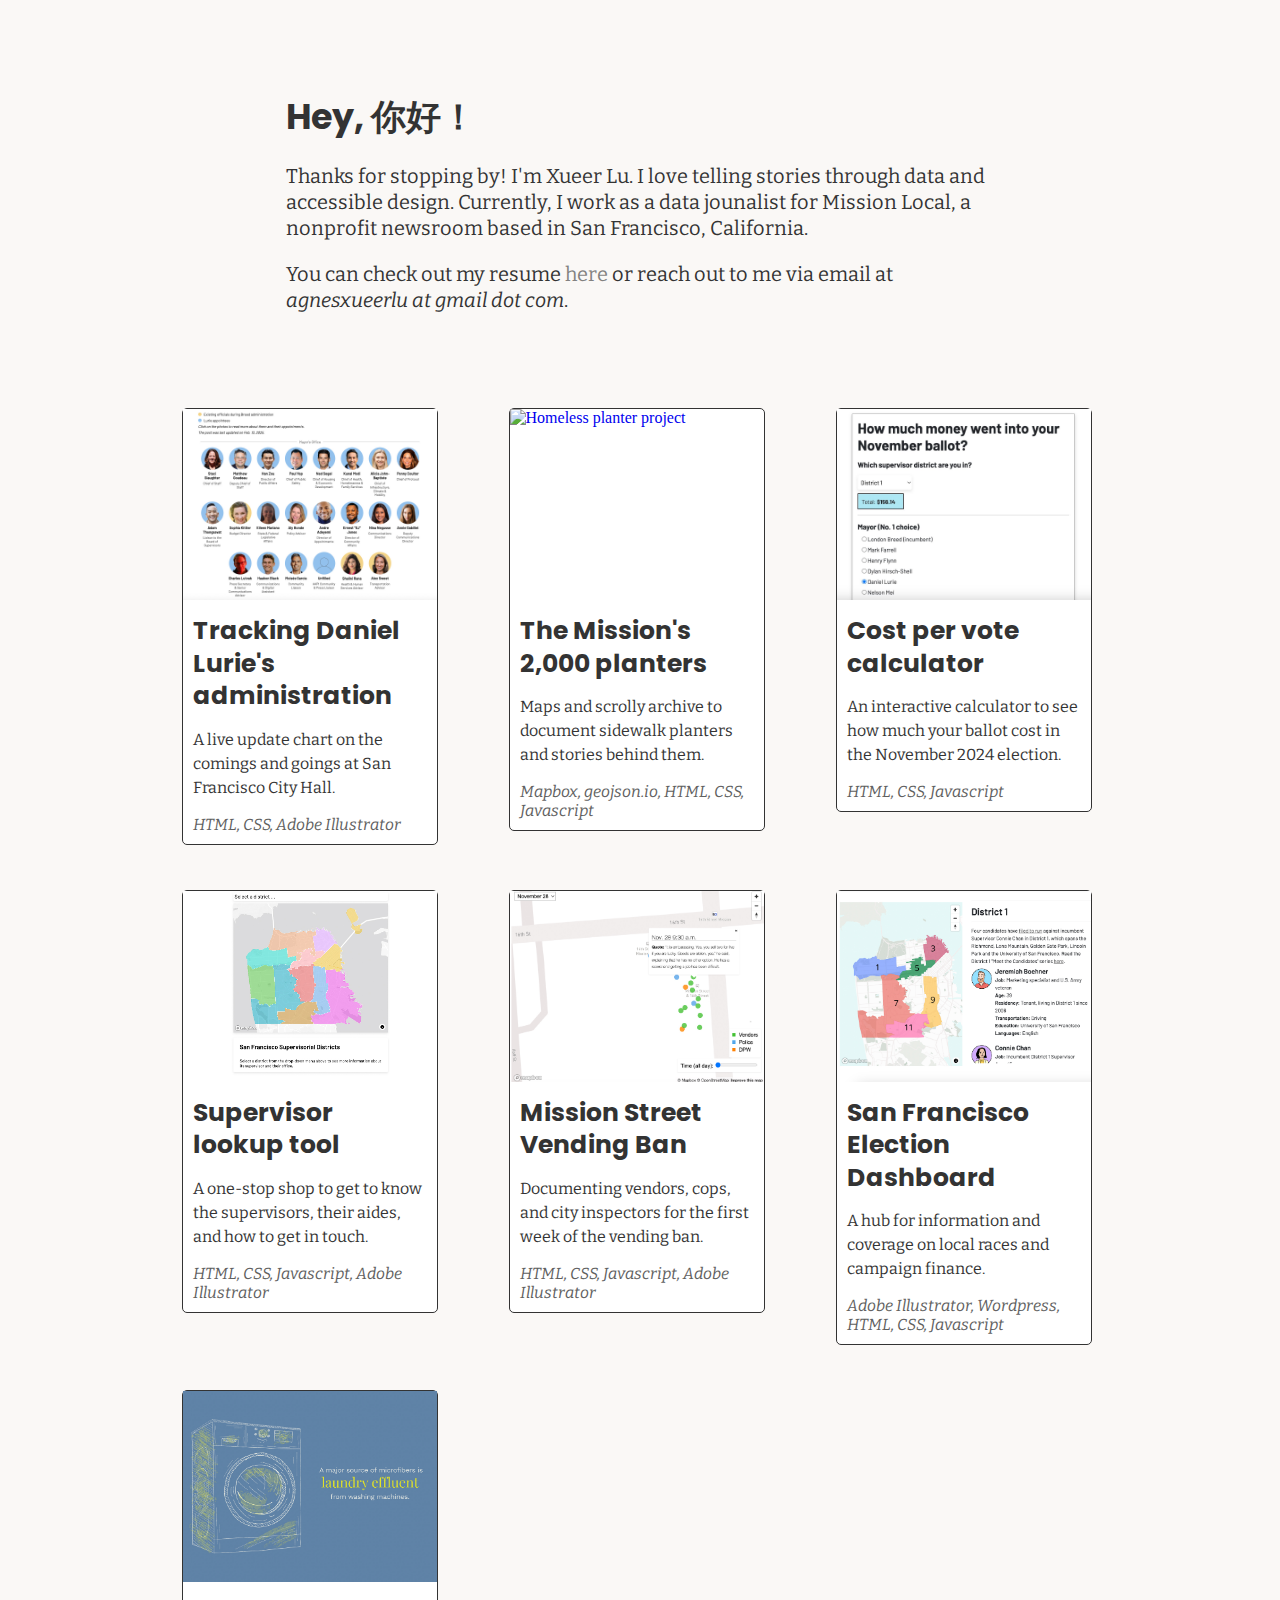
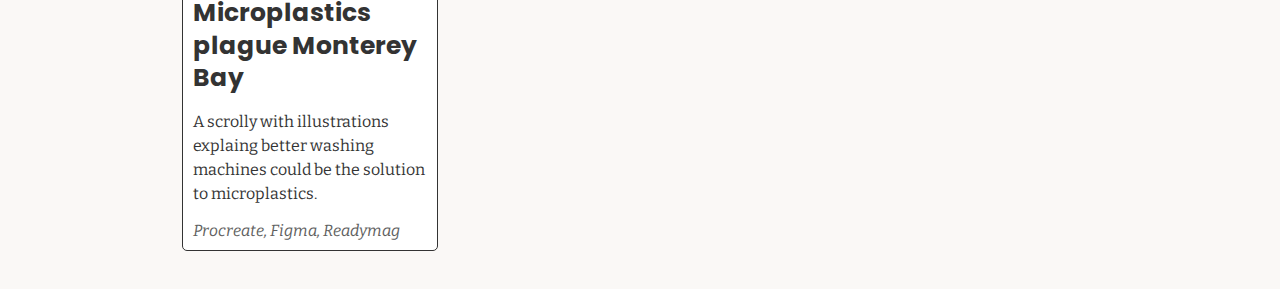
==== docs/index.html @ c1fa54c1 "shift folders" ====
<!DOCTYPE html>
<html>
<head>
    <title>Xueer Lu's works</title>
    <meta name="viewport" content="width=device-width, initial-scale=1.0">
    <link rel="stylesheet" href="https://fonts.googleapis.com/css?family=Bitter">
    <link rel="stylesheet" href="https://fonts.googleapis.com/css?family=Poppins">
    <link rel="stylesheet" href="bootstrap-grid.min.css">
    <link rel="stylesheet" type="text/css" href="style.css">
</head>

<body>
    <div class="bio-cont">
        <div class="me-head">Hey, 你好！</div>
        <div class="bio">
            <p>Thanks for stopping by! I'm Xueer Lu. I love telling stories through data and accessible design. Currently, I work as a data jounalist for Mission Local, a nonprofit newsroom based in San Francisco, California.</p>
            <p>You can check out my resume <a href="Resume_Xueer Lu.pdf" target="_blank" class="nav-item">here</a> or reach out to me via email at <span style="font-style: italic;">agnesxueerlu at gmail dot com</span>.</p>
        </div>
    </div>

    <div class="container">
        <div class="row project-cont">
            <div class="col-12 col-sm-6 col-md-4 col-lg-4 projects-wrapper">
                <a href="https://missionlocal.org/2025/02/live-updates-daniel-luries-administration-whos-in-whos-out/" target="_blank" class="projects-link">
                    <div class="projects">
                        <div class="project-img">
                            <img src="projects/lurie.jpg" alt="Lurie's City Hall chart">
                        </div>
                        <div class="project-title">Tracking Daniel Lurie's administration</div>
                        <div class="project-desc">A live update chart on the comings and goings at San Francisco City Hall.</div>
                        <div class="project-method">HTML, CSS, Adobe Illustrator</div>
                    </div>
                </a>
            </div>

            <div class="col-12 col-sm-6 col-md-4 col-lg-4 projects-wrapper">
                <a href="https://missionlocal.org/2024/01/one-sf-neighborhoods-response-to-homelessness-2000-plus-planters/" target="_blank" class="projects-link">
                    <div class="projects">
                        <div class="project-img">
                            <img src="projects/planters.gif" alt="Homeless planter project">
                        </div>
                        <div class="project-title">The Mission's 2,000 planters</div>
                        <div class="project-desc">Maps and scrolly archive to document sidewalk planters and stories behind them.</div>
                        <div class="project-method">Mapbox, geojson.io, HTML, CSS, Javascript</div>
                    </div>
                </a>
            </div>

            <div class="col-12 col-sm-6 col-md-4 col-lg-4 projects-wrapper">
                <a href="https://missionlocal.org/2024/11/explore-how-much-did-your-vote-cost-in-the-s-f-november-election-use-our-tool-to-find-out/" target="_blank" class="projects-link">
                <div class="projects">
                    <div  class="project-img">
                        <img src="projects/vote-cost.jpg" alt="vote cost calculator">
                    </div>
                    <div class="project-title">Cost per vote calculator</div>
                    <div class="project-desc">An interactive calculator to see how much your ballot cost in the November 2024 election.</div>
                    <div class="project-method">HTML, CSS, Javascript</div>
                </div>
            </div>

            <div class="col-12 col-sm-6 col-md-4 col-lg-4 projects-wrapper">
                <a href="https://missionlocal.org/2025/03/sf-district-supervisor-tool-who-they-are-what-they-do/" target="_blank" class="projects-link">
                <div class="projects">
                    <div  class="project-img">
                        <img src="projects/supervisor-lookup.jpg" alt="supervisor lookup tool">
                    </div>
                    <div class="project-title">Supervisor lookup tool</div>
                    <div class="project-desc">A one-stop shop to get to know the supervisors, their aides, and how to get in touch.</div>
                    <div class="project-method">HTML, CSS, Javascript, Adobe Illustrator</div>
                </div>
            </div>

            <div class="col-12 col-sm-6 col-md-4 col-lg-4 projects-wrapper">
                <a href="https://missionlocal.org/2023/11/update-three-days-into-street-vending-ban/" target="_blank" class="projects-link">
                <div class="projects">
                    <div  class="project-img">
                        <img src="projects/vending-ban.jpg" alt="How has the vending ban worked">
                    </div>
                    <div class="project-title">Mission Street Vending Ban</div>
                    <div class="project-desc">Documenting vendors, cops, and city inspectors for the first week of the vending ban.</div>
                    <div class="project-method">HTML, CSS, Javascript, Adobe Illustrator</div>
                </div>
            </div>
            
            <div class="col-12 col-sm-6 col-md-4 col-lg-4 projects-wrapper">
                <a href="https://missionlocal.org/election2024/" target="_blank" class="projects-link">
                <div class="projects">
                    <div  class="project-img">
                        <img src="projects/election-dashboard.jpg" alt="San Francisco Election Dashboard">
                    </div>
                    <div class="project-title">San Francisco Election Dashboard</div>
                    <div class="project-desc">A hub for information and coverage on local races and campaign finance.</div>
                    <div class="project-method">Adobe Illustrator, Wordpress, HTML, CSS, Javascript</div>
                </div>
            </div>

            <div class="col-12 col-sm-6 col-md-4 col-lg-4 projects-wrapper">
                <a href="https://media.journalism.berkeley.edu/projects/2023/20230501_microplastics/" target="_blank" class="projects-link">
                <div class="projects">
                    <div  class="project-img">
                        <img src="projects/microplastics.jpg" alt="Microplastics in Monterey Bay">
                    </div>
                    <div class="project-title">Microplastics plague Monterey Bay</div>
                    <div class="project-desc">A scrolly with illustrations explaing better washing machines could be the solution to microplastics.</div>
                    <div class="project-method">Procreate, Figma, Readymag</div>
                </div>
            </div>
        </div>
    </div>
</body>
</html>
---- docs/style.css ----
html {
    background-color: #faf8f6;
}

/*hyperlink styling*/
a.nav-item {
    text-decoration: none;
  }
  
  .nav-item {
    color: #333;
    opacity: 0.6;
    position: relative;
    -webkit-transition: opacity 0.2s ease-in-out 0s;
    -moz-transition: opacity 0.2s ease-in-out 0s;
    transition: opacity 0.2s ease-in-out 0s;
  }
  
  .nav-item:hover {
    opacity: 1;
  }
  
  .nav-item:before {
    content: "";
    position: absolute;
    bottom: -2px;
    width: 100%;
    height: 2px;
    z-index: 10;
    background-color: #997950;
    -webkit-transform: scaleX(0);
    -moz-transform: scaleX(0);
    transform: scaleX(0);
    -webkit-transition: all 0.2s ease-in-out 0s;
    -moz-transition: all 0.2s ease-in-out 0s;
    transition: all 0.2s ease-in-out 0s;
  }
  
  .nav-item:hover:before {
    -webkit-transform: scaleX(1);
    -moz-transform: scaleX(1);
    transform: scaleX(1);
  }

/* Bio container styling */
.bio-cont {
    width: 60%;
    height: auto;
    margin: 80px auto;
    padding: 10px 25px 0px 25px;
}

@media screen and (max-width: 768px) {
    .bio-cont {
        width: 90%;
    }
}

.me-head {
    font-family: "poppins", sans-serif;
    font-size: 35px;
    font-weight: bolder;
    color: #333;
    width: 100%;
}

.bio {
    font-size: 20px;
    font-family: "bitter", sans-serif;
    color: #333;
    width: 100%;
}

.bio p{
    line-height: 1.3;
}

/* Project container styling */
.project-cont {
    width: 100%;
    max-width: 1400px;
    margin: 0 auto;
}

.container {
    width: 80%;
    max-width: 1400px;
    margin: 0 auto;
}

.projects {
    display: flex;
    flex-direction: column;
    gap: 5px;
    border-radius: 5px;
    border: 1px solid #333;
    background-color: #fff;
    margin-bottom: 15px;
    width: 90%;
    margin-left: auto;
    margin-right: auto;
}


.project-img {
    width: 100%;
    height: 0;
    padding-bottom: 75%;
    margin: 0;
    position: relative;
    overflow: hidden;
}

.project-img img {
    position: absolute;
    top: 0;
    left: 0;
    width: 100%;
    height: 100%;
    object-fit: cover;
}

.project-img-padding {
    padding-bottom: 10px;
}

.project-title {
    font-family: "poppins", sans-serif;
    font-size: 25px;
    font-weight: bolder;
    color: #333;
    padding: 10px 0;
    margin: 0 10px;
    line-height: 1.3;
}

.project-desc {
    font-family: "bitter", sans-serif;
    font-size: 16px;
    color: #333;
    text-align: left;
    margin: 0 10px 10px 10px;
    line-height: 1.5;
}

.project-method {
    font-family: "bitter", sans-serif;
    font-style: italic;
    font-size: 16px;
    color: #606060;
    text-align: left;
    margin: 0 10px 10px 10px;
    width: calc(100% - 20px);
}

.projects-wrapper {
    padding: 15px;
}

.projects:hover {
    cursor: pointer;
    transform: scale(1.05);
}

.projects-link {
    text-decoration: none;
}

/* For even narrower projects on larger screens */
@media (min-width: 992px) {
    .projects {
        width: 80%;
    }
}

/* more spacing between columns */
.row {
    margin-left: -3px;
    margin-right: -3px;
}

/* Add extra padding within columns */
[class*="col-"] {
    padding-left: 3px;
    padding-right: 3px;
}

/* Responsive styles */
@media screen and (max-width: 768px) {
    .me-head {
        font-size: 35px;
        font-weight: bold;
    }

    .bio-cont {
        width: 90%;
        padding-left: 0px;
        padding-right: 0px;
        margin: 40px auto;
    }

    .bio {
        font-size: 16px;
    }

    .container {
        align-items: center;
        padding: 0px;
        width: 95%;
    }

    .project-title {
        font-size: 18px; 
        font-weight: bold;
    }

    .project-desc {
        font-size: 16px;
    }

    .project-method {
        font-size: 16px;
    }
    
    /* Make cards wider on mobile */
    .projects {
        width: 95%;
    }
}
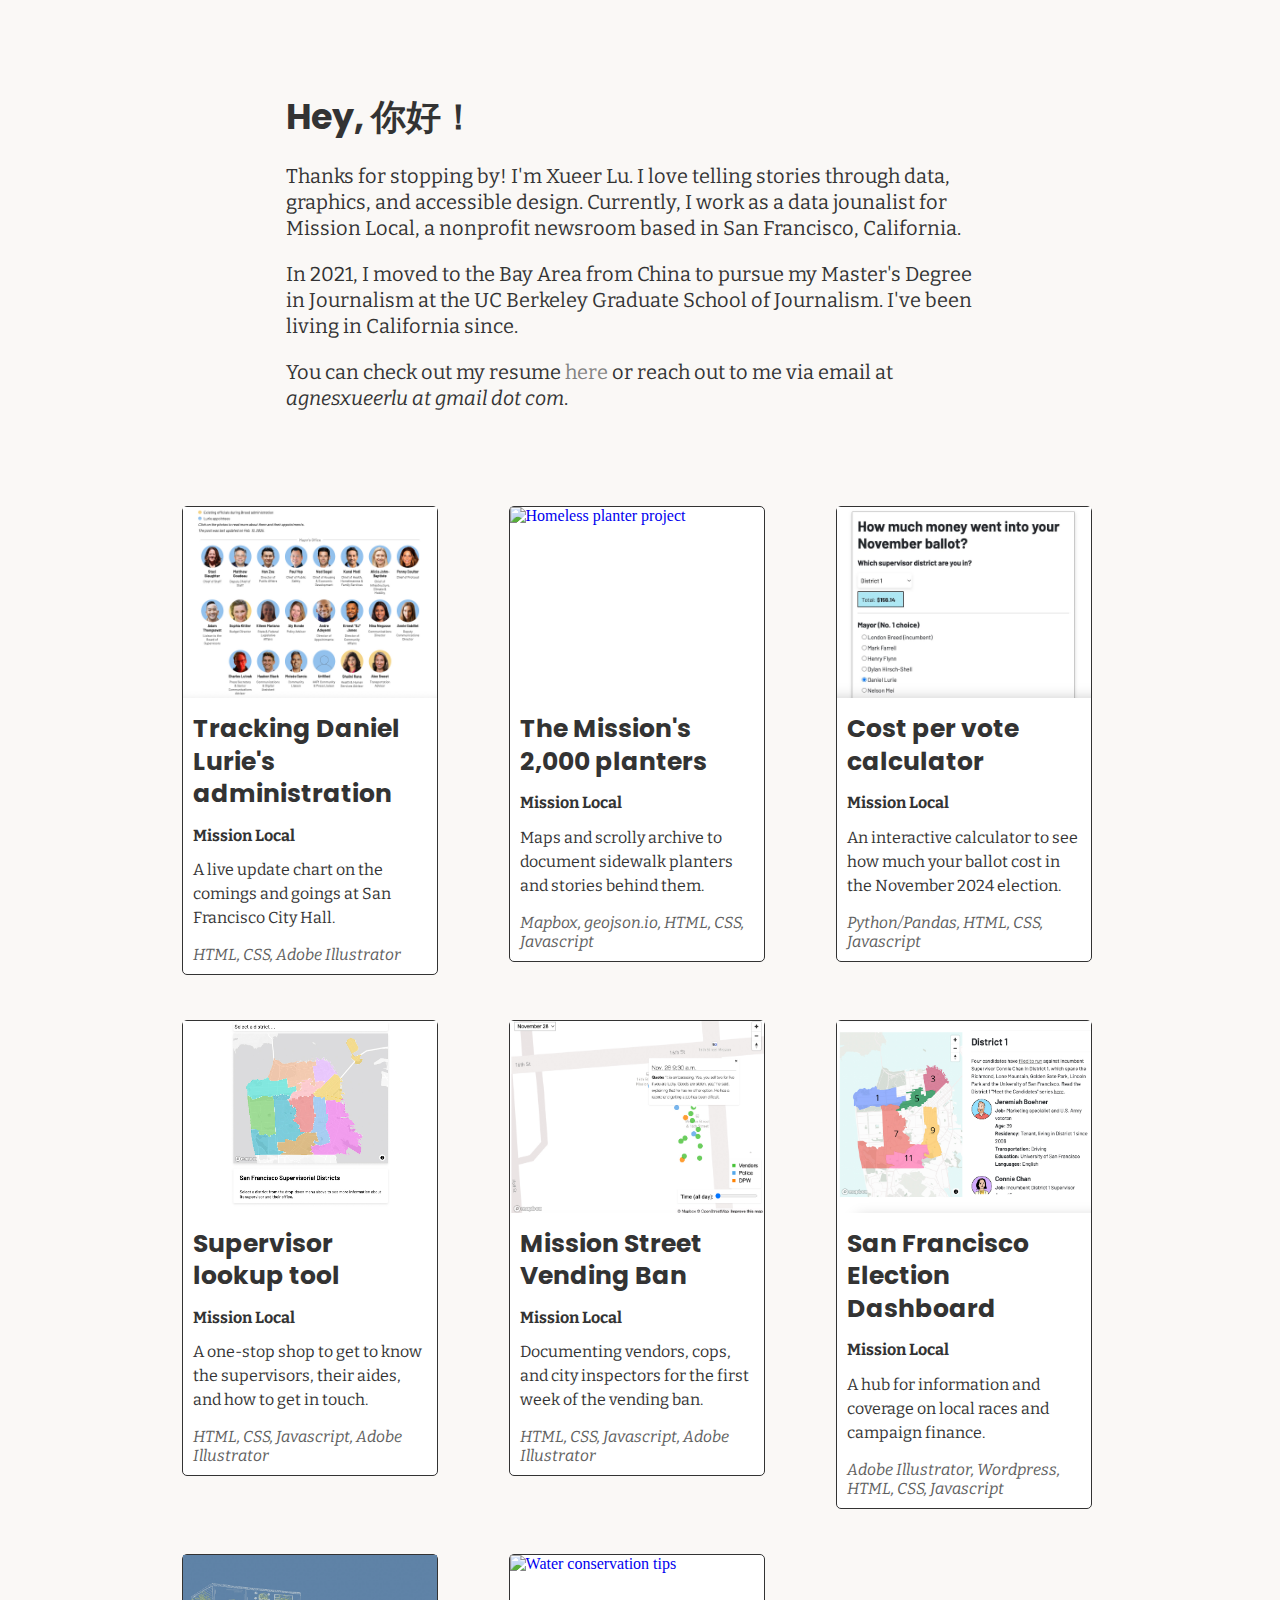
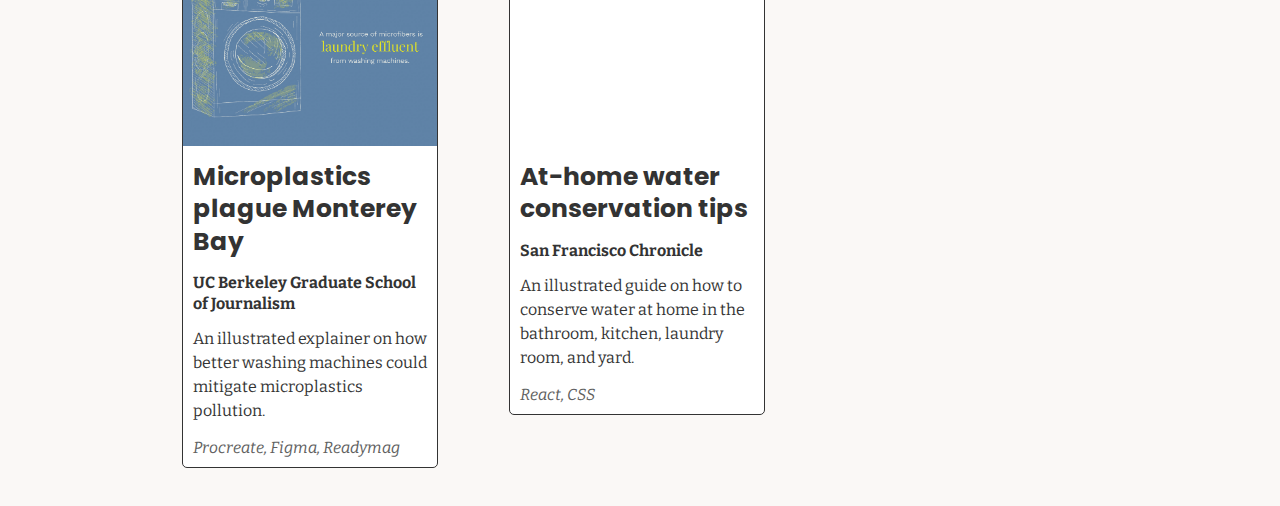
==== commit d9495bdc: "added more projs" ====
--- a/docs/index.html
+++ b/docs/index.html
@@ -13,8 +13,10 @@
     <div class="bio-cont">
         <div class="me-head">Hey, 你好！</div>
         <div class="bio">
-            <p>Thanks for stopping by! I'm Xueer Lu. I love telling stories through data and accessible design. Currently, I work as a data jounalist for Mission Local, a nonprofit newsroom based in San Francisco, California.</p>
+            <p>Thanks for stopping by! I'm Xueer Lu. I love telling stories through data, graphics, and accessible design. Currently, I work as a data jounalist for Mission Local, a nonprofit newsroom based in San Francisco, California.</p>
+            <p>In 2021, I moved to the Bay Area from China to pursue my Master's Degree in Journalism at the UC Berkeley Graduate School of Journalism. I've been living in California since.</p>
             <p>You can check out my resume <a href="Resume_Xueer Lu.pdf" target="_blank" class="nav-item">here</a> or reach out to me via email at <span style="font-style: italic;">agnesxueerlu at gmail dot com</span>.</p>
+
         </div>
     </div>
 
@@ -27,6 +29,7 @@
                             <img src="projects/lurie.jpg" alt="Lurie's City Hall chart">
                         </div>
                         <div class="project-title">Tracking Daniel Lurie's administration</div>
+                        <div class="project-outlet">Mission Local</div>
                         <div class="project-desc">A live update chart on the comings and goings at San Francisco City Hall.</div>
                         <div class="project-method">HTML, CSS, Adobe Illustrator</div>
                     </div>
@@ -40,6 +43,7 @@
                             <img src="projects/planters.gif" alt="Homeless planter project">
                         </div>
                         <div class="project-title">The Mission's 2,000 planters</div>
+                        <div class="project-outlet">Mission Local</div>
                         <div class="project-desc">Maps and scrolly archive to document sidewalk planters and stories behind them.</div>
                         <div class="project-method">Mapbox, geojson.io, HTML, CSS, Javascript</div>
                     </div>
@@ -53,8 +57,9 @@
                         <img src="projects/vote-cost.jpg" alt="vote cost calculator">
                     </div>
                     <div class="project-title">Cost per vote calculator</div>
+                    <div class="project-outlet">Mission Local</div>
                     <div class="project-desc">An interactive calculator to see how much your ballot cost in the November 2024 election.</div>
-                    <div class="project-method">HTML, CSS, Javascript</div>
+                    <div class="project-method">Python/Pandas, HTML, CSS, Javascript</div>
                 </div>
             </div>
 
@@ -65,6 +70,7 @@
                         <img src="projects/supervisor-lookup.jpg" alt="supervisor lookup tool">
                     </div>
                     <div class="project-title">Supervisor lookup tool</div>
+                    <div class="project-outlet">Mission Local</div>
                     <div class="project-desc">A one-stop shop to get to know the supervisors, their aides, and how to get in touch.</div>
                     <div class="project-method">HTML, CSS, Javascript, Adobe Illustrator</div>
                 </div>
@@ -77,6 +83,7 @@
                         <img src="projects/vending-ban.jpg" alt="How has the vending ban worked">
                     </div>
                     <div class="project-title">Mission Street Vending Ban</div>
+                    <div class="project-outlet">Mission Local</div>
                     <div class="project-desc">Documenting vendors, cops, and city inspectors for the first week of the vending ban.</div>
                     <div class="project-method">HTML, CSS, Javascript, Adobe Illustrator</div>
                 </div>
@@ -89,6 +96,7 @@
                         <img src="projects/election-dashboard.jpg" alt="San Francisco Election Dashboard">
                     </div>
                     <div class="project-title">San Francisco Election Dashboard</div>
+                    <div class="project-outlet">Mission Local</div>
                     <div class="project-desc">A hub for information and coverage on local races and campaign finance.</div>
                     <div class="project-method">Adobe Illustrator, Wordpress, HTML, CSS, Javascript</div>
                 </div>
@@ -101,8 +109,22 @@
                         <img src="projects/microplastics.jpg" alt="Microplastics in Monterey Bay">
                     </div>
                     <div class="project-title">Microplastics plague Monterey Bay</div>
-                    <div class="project-desc">A scrolly with illustrations explaing better washing machines could be the solution to microplastics.</div>
+                    <div class="project-outlet">UC Berkeley Graduate School of Journalism</div>
+                    <div class="project-desc">An illustrated explainer on how better washing machines could mitigate microplastics pollution.</div>
                     <div class="project-method">Procreate, Figma, Readymag</div>
+                </div>
+            </div>
+
+            <div class="col-12 col-sm-6 col-md-4 col-lg-4 projects-wrapper">
+                <a href="https://www.sfchronicle.com/projects/2022/water-conservation-california/" target="_blank" class="projects-link">
+                <div class="projects">
+                    <div  class="project-img">
+                        <img src="projects/water-conservation.gif" alt="Water conservation tips">
+                    </div>
+                    <div class="project-title">At-home water conservation tips</div>
+                    <div class="project-outlet">San Francisco Chronicle</div>
+                    <div class="project-desc">An illustrated guide on how to conserve water at home in the bathroom, kitchen, laundry room, and yard. </div>
+                    <div class="project-method">React, CSS</div>
                 </div>
             </div>
         </div>
--- a/docs/style.css
+++ b/docs/style.css
@@ -134,6 +134,15 @@
     line-height: 1.3;
 }
 
+.project-outlet {    
+    font-family: "bitter", sans-serif;
+    font-weight: bold;
+    font-size: 16px;
+    color: #333;
+    text-align: left;
+    margin: 0 10px 7px 10px;
+    line-height: 1.3;}
+
 .project-desc {
     font-family: "bitter", sans-serif;
     font-size: 16px;
@@ -159,7 +168,7 @@
 
 .projects:hover {
     cursor: pointer;
-    transform: scale(1.05);
+    transform: scale(1.02);
 }
 
 .projects-link {
@@ -210,7 +219,7 @@
     }
 
     .project-title {
-        font-size: 18px; 
+        font-size: 20px; 
         font-weight: bold;
     }
 
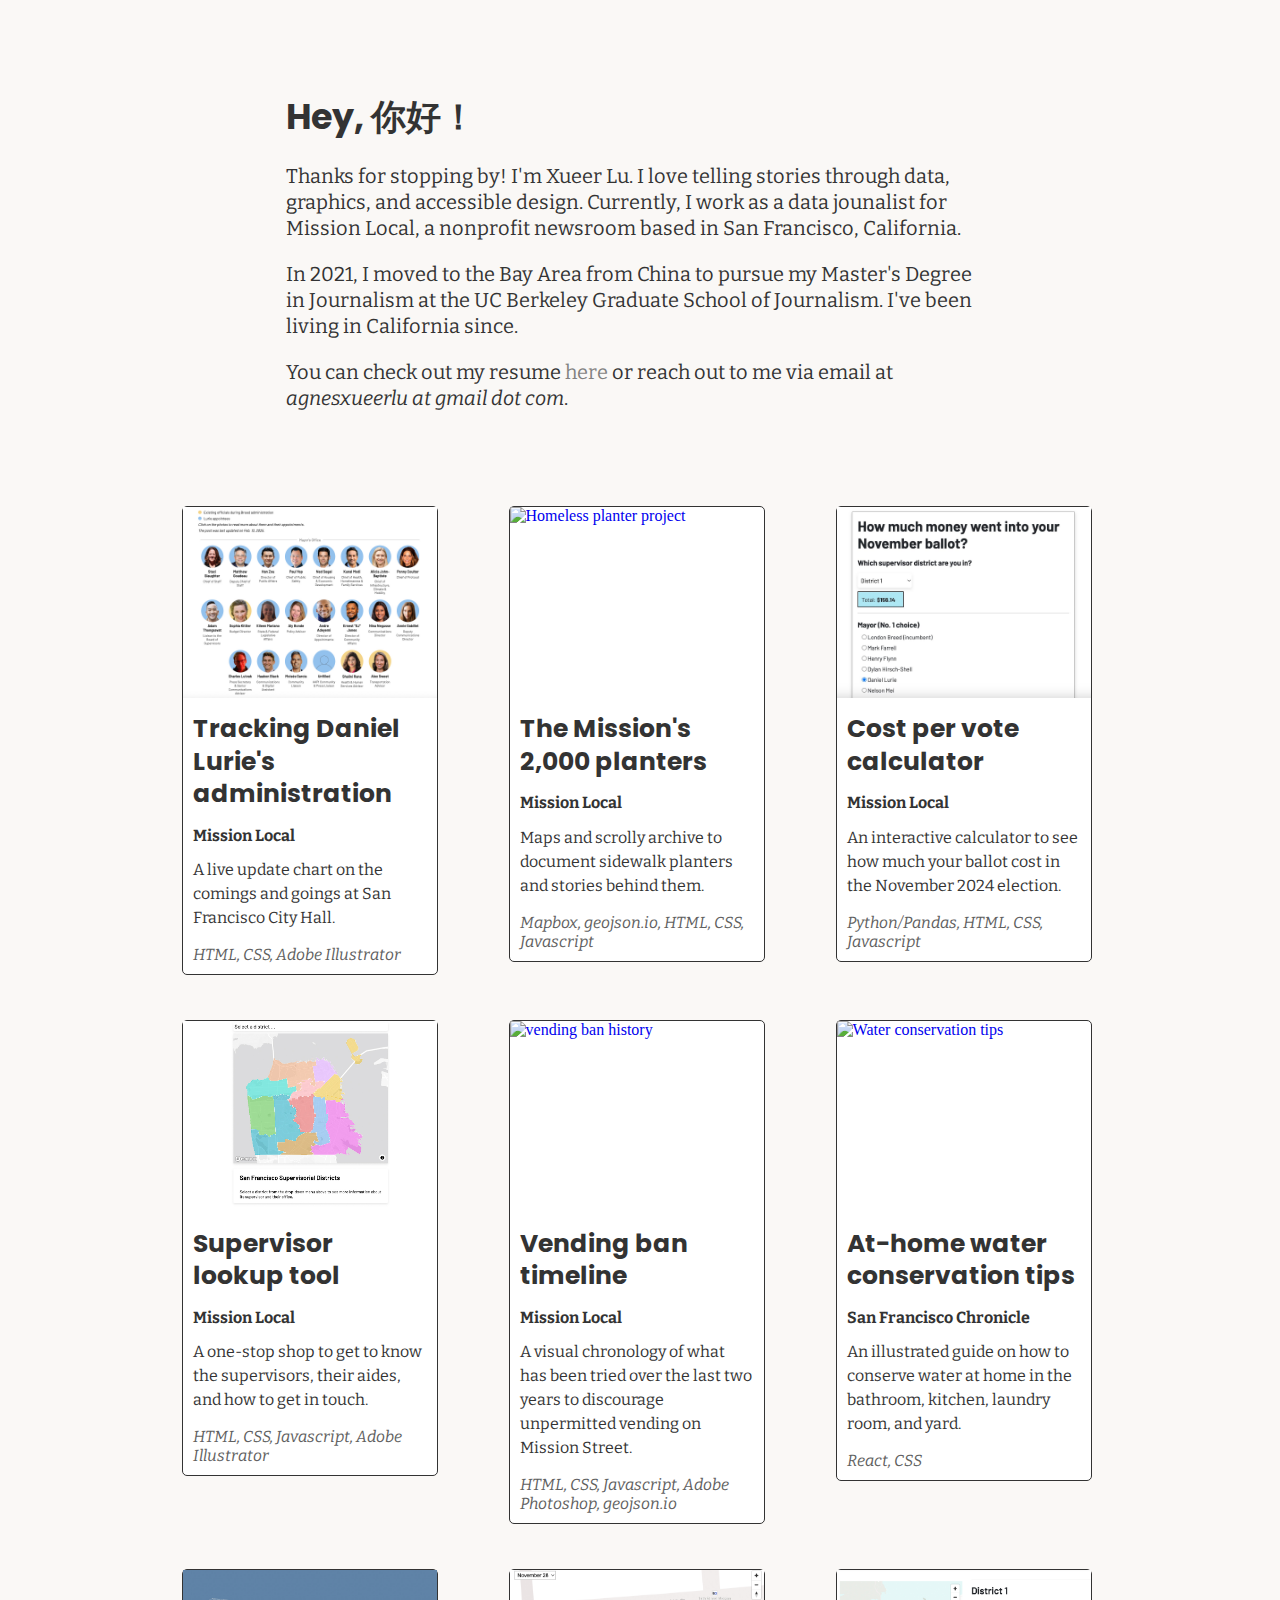
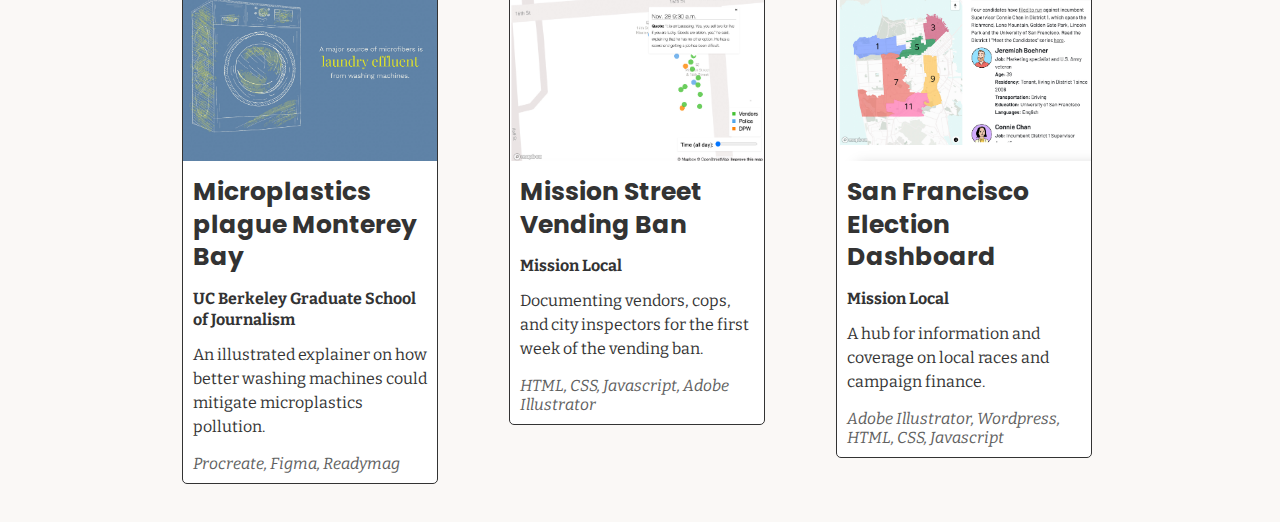
==== commit 98cdba69: "update projects" ====
--- a/docs/index.html
+++ b/docs/index.html
@@ -77,6 +77,45 @@
             </div>
 
             <div class="col-12 col-sm-6 col-md-4 col-lg-4 projects-wrapper">
+                <a href="https://missionlocal.org/2025/03/san-francisco-mission-street-vending-ban-timeline/" target="_blank" class="projects-link">
+                <div class="projects">
+                    <div  class="project-img">
+                        <img src="projects/vending-scrolly.png" alt="vending ban history">
+                    </div>
+                    <div class="project-title">Vending ban timeline</div>
+                    <div class="project-outlet">Mission Local</div>
+                    <div class="project-desc">A visual chronology of what has been tried over the last two years to discourage unpermitted vending on Mission Street.</div>
+                    <div class="project-method">HTML, CSS, Javascript, Adobe Photoshop, geojson.io</div>
+                </div>
+            </div>
+
+            <div class="col-12 col-sm-6 col-md-4 col-lg-4 projects-wrapper">
+                <a href="https://www.sfchronicle.com/projects/2022/water-conservation-california/" target="_blank" class="projects-link">
+                <div class="projects">
+                    <div  class="project-img">
+                        <img src="projects/water-conservation.gif" alt="Water conservation tips">
+                    </div>
+                    <div class="project-title">At-home water conservation tips</div>
+                    <div class="project-outlet">San Francisco Chronicle</div>
+                    <div class="project-desc">An illustrated guide on how to conserve water at home in the bathroom, kitchen, laundry room, and yard. </div>
+                    <div class="project-method">React, CSS</div>
+                </div>
+            </div>
+
+            <div class="col-12 col-sm-6 col-md-4 col-lg-4 projects-wrapper">
+                <a href="https://media.journalism.berkeley.edu/projects/2023/20230501_microplastics/" target="_blank" class="projects-link">
+                <div class="projects">
+                    <div  class="project-img">
+                        <img src="projects/microplastics.jpg" alt="Microplastics in Monterey Bay">
+                    </div>
+                    <div class="project-title">Microplastics plague Monterey Bay</div>
+                    <div class="project-outlet">UC Berkeley Graduate School of Journalism</div>
+                    <div class="project-desc">An illustrated explainer on how better washing machines could mitigate microplastics pollution.</div>
+                    <div class="project-method">Procreate, Figma, Readymag</div>
+                </div>
+            </div>
+
+            <div class="col-12 col-sm-6 col-md-4 col-lg-4 projects-wrapper">
                 <a href="https://missionlocal.org/2023/11/update-three-days-into-street-vending-ban/" target="_blank" class="projects-link">
                 <div class="projects">
                     <div  class="project-img">
@@ -101,32 +140,6 @@
                     <div class="project-method">Adobe Illustrator, Wordpress, HTML, CSS, Javascript</div>
                 </div>
             </div>
-
-            <div class="col-12 col-sm-6 col-md-4 col-lg-4 projects-wrapper">
-                <a href="https://media.journalism.berkeley.edu/projects/2023/20230501_microplastics/" target="_blank" class="projects-link">
-                <div class="projects">
-                    <div  class="project-img">
-                        <img src="projects/microplastics.jpg" alt="Microplastics in Monterey Bay">
-                    </div>
-                    <div class="project-title">Microplastics plague Monterey Bay</div>
-                    <div class="project-outlet">UC Berkeley Graduate School of Journalism</div>
-                    <div class="project-desc">An illustrated explainer on how better washing machines could mitigate microplastics pollution.</div>
-                    <div class="project-method">Procreate, Figma, Readymag</div>
-                </div>
-            </div>
-
-            <div class="col-12 col-sm-6 col-md-4 col-lg-4 projects-wrapper">
-                <a href="https://www.sfchronicle.com/projects/2022/water-conservation-california/" target="_blank" class="projects-link">
-                <div class="projects">
-                    <div  class="project-img">
-                        <img src="projects/water-conservation.gif" alt="Water conservation tips">
-                    </div>
-                    <div class="project-title">At-home water conservation tips</div>
-                    <div class="project-outlet">San Francisco Chronicle</div>
-                    <div class="project-desc">An illustrated guide on how to conserve water at home in the bathroom, kitchen, laundry room, and yard. </div>
-                    <div class="project-method">React, CSS</div>
-                </div>
-            </div>
         </div>
     </div>
 </body>
--- a/docs/style.css
+++ b/docs/style.css
@@ -209,26 +209,30 @@
     }
 
     .bio {
-        font-size: 16px;
+        font-size: 18px;
     }
 
     .container {
         align-items: center;
         padding: 0px;
-        width: 95%;
+        width: 100%;
     }
 
     .project-title {
-        font-size: 20px; 
+        font-size: 22px; 
         font-weight: bold;
     }
 
+    .project-outlet {
+        font-size: 18px;
+    }
+
     .project-desc {
-        font-size: 16px;
+        font-size: 18px;
     }
 
     .project-method {
-        font-size: 16px;
+        font-size: 18px;
     }
     
     /* Make cards wider on mobile */
